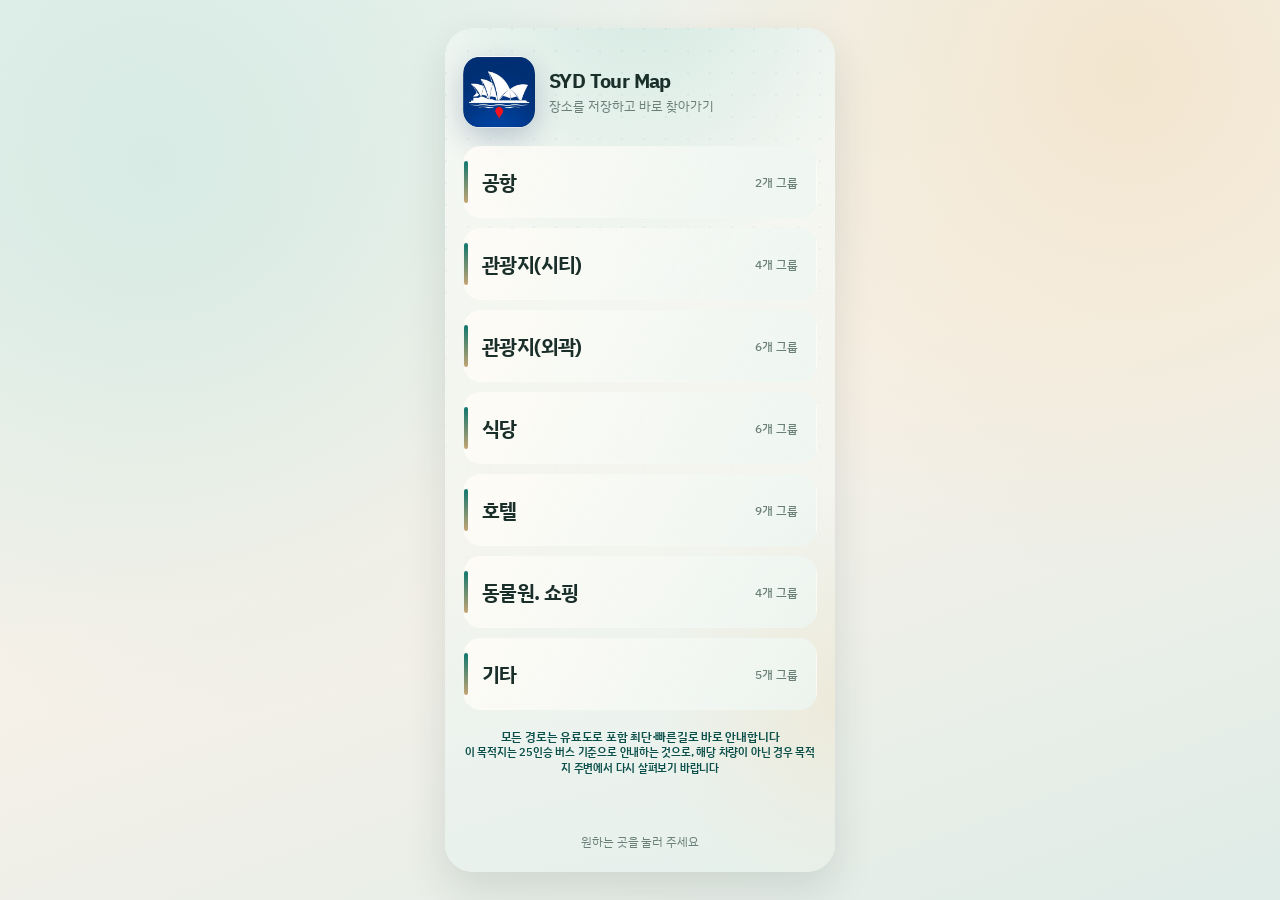
==== docs/index.html @ a3e900a5 "잡화에서 로얄 시드니 면세점을 삭제한다. Co-authored-by: Cursor <cursoragent@cursor.com>" ====
<!DOCTYPE html>
<html lang="ko">
  <head>
    <meta charset="UTF-8" />
    <meta
      name="viewport"
      content="width=device-width, initial-scale=1, viewport-fit=cover"
    />
    <title>SYD 투어 지도</title>
    <link rel="icon" href="./favicon.png" type="image/png" />
    <link rel="apple-touch-icon" href="./favicon.png" />
    <link rel="preconnect" href="https://fonts.googleapis.com" />
    <link rel="preconnect" href="https://fonts.gstatic.com" crossorigin />
    <link
      href="https://fonts.googleapis.com/css2?family=IBM+Plex+Sans+KR:wght@400;500;600;700&family=Outfit:wght@500;700;800&display=swap"
      rel="stylesheet"
    />
    <link rel="stylesheet" href="./styles.css?v=31" />
  </head>
  <body>
    <div class="phone-shell" id="app">
      <div class="atmosphere" aria-hidden="true"></div>

      <header class="topbar">
        <button
          type="button"
          class="back-btn"
          id="backBtn"
          hidden
          aria-label="뒤로"
        >
          <span class="back-chevron" aria-hidden="true"></span>
          뒤로
        </button>
        <div class="brand-block">
          <img class="brand-icon" src="./icon.png" alt="" width="36" height="36" />
          <div class="brand-text">
            <p class="brand">SYD</p>
            <p class="brand-sub" id="screenHint">투어 지도</p>
          </div>
        </div>
      </header>

      <main class="screen" id="screen">
        <!-- filled by app.js -->
      </main>

      <footer class="foot-note" id="footNote">원하는 곳을 눌러 주세요</footer>
    </div>
    <script src="./app.js?v=84"></script>
  </body>
</html>
---- docs/styles.css ----
:root {
  --ink: #1a2e2a;
  --ink-soft: #3d524c;
  --muted: #6a7f78;
  --line: rgba(26, 46, 42, 0.12);
  --surface: rgba(255, 252, 247, 0.72);
  --surface-strong: rgba(255, 252, 247, 0.92);
  --accent: #0f766e;
  --accent-deep: #0b4f4a;
  --warm: #c4a574;
  --glow: rgba(15, 118, 110, 0.18);
  --shadow: 0 18px 40px rgba(26, 46, 42, 0.12);
  --radius: 18px;
  --font-ui: "IBM Plex Sans KR", "Apple SD Gothic Neo", sans-serif;
  --font-brand: "Outfit", "IBM Plex Sans KR", sans-serif;
}

*,
*::before,
*::after {
  box-sizing: border-box;
}

html,
body {
  margin: 0;
  min-height: 100%;
}

body {
  min-height: 100dvh;
  display: grid;
  place-items: center;
  font-family: var(--font-ui);
  color: var(--ink);
  background:
    radial-gradient(circle at 12% 18%, #d7ebe4 0%, transparent 42%),
    radial-gradient(circle at 88% 8%, #f3e6cf 0%, transparent 36%),
    linear-gradient(160deg, #e8f2ef 0%, #f7f1e8 48%, #dfece8 100%);
}

.phone-shell {
  position: relative;
  width: min(100vw, 390px);
  height: min(100dvh, 844px);
  overflow: hidden;
  border-radius: 28px;
  box-shadow: var(--shadow);
  isolation: isolate;
  display: flex;
  flex-direction: column;
  background: transparent;
}

.atmosphere {
  position: absolute;
  inset: 0;
  z-index: -1;
  background:
    linear-gradient(180deg, rgba(255, 252, 247, 0.35), rgba(232, 242, 239, 0.55)),
    radial-gradient(ellipse 120% 70% at 50% -10%, #b9ddd4 0%, transparent 55%),
    radial-gradient(ellipse 90% 50% at 100% 80%, #efe0c4 0%, transparent 50%),
    linear-gradient(165deg, #edf6f3 0%, #f8f4ec 55%, #e4efe9 100%);
}

.atmosphere::before {
  content: "";
  position: absolute;
  inset: 0;
  opacity: 0.22;
  background-image:
    radial-gradient(circle at 1px 1px, rgba(15, 118, 110, 0.35) 1px, transparent 0);
  background-size: 22px 22px;
  mask-image: linear-gradient(180deg, rgba(0, 0, 0, 0.75), transparent 85%);
}

.topbar {
  display: grid;
  grid-template-columns: 72px 1fr 72px;
  align-items: center;
  padding: 18px 18px 8px;
  min-height: 84px;
}

.topbar.is-home {
  display: none;
}

.back-btn {
  justify-self: start;
  display: inline-flex;
  align-items: center;
  gap: 4px;
  border: 0;
  background: transparent;
  color: var(--accent-deep);
  font: 600 14px/1 var(--font-ui);
  padding: 8px 4px;
  cursor: pointer;
  transition: transform 160ms ease, opacity 160ms ease;
}

.back-btn[hidden] {
  visibility: hidden;
  pointer-events: none;
}

.back-btn:active {
  transform: translateX(-2px);
  opacity: 0.75;
}

.back-chevron {
  width: 8px;
  height: 8px;
  border-left: 2px solid currentColor;
  border-bottom: 2px solid currentColor;
  transform: rotate(45deg);
  margin-right: 2px;
}

.brand-block {
  display: flex;
  align-items: center;
  justify-content: center;
  gap: 10px;
  text-align: left;
}

.brand-icon {
  width: 36px;
  height: 36px;
  border-radius: 10px;
  object-fit: cover;
  flex-shrink: 0;
  box-shadow: 0 4px 12px rgba(15, 40, 90, 0.18);
}

.brand-text {
  min-width: 0;
}

.brand {
  margin: 0;
  font-family: var(--font-brand);
  font-weight: 800;
  font-size: 28px;
  letter-spacing: 0.08em;
  color: var(--accent-deep);
  line-height: 1;
  animation: brandIn 520ms ease both;
}

.brand-sub {
  margin: 6px 0 0;
  font-size: 13px;
  font-weight: 500;
  color: var(--muted);
  letter-spacing: -0.01em;
}

.topbar:not(.is-home) .brand {
  display: none;
}

.topbar:not(.is-home) .brand-sub {
  margin: 0;
  font-size: 18px;
  font-weight: 700;
  color: var(--ink);
  letter-spacing: -0.02em;
  line-height: 1.25;
}

.home-hero {
  display: flex;
  align-items: center;
  gap: 14px;
  margin: 0 0 18px;
}

.home-icon {
  display: block;
  flex-shrink: 0;
  width: 72px;
  height: 72px;
  margin: 0;
  border-radius: 18px;
  object-fit: cover;
  box-shadow: 0 10px 28px rgba(15, 40, 90, 0.22);
  animation: brandIn 520ms ease both;
}

.home-hero-text {
  flex: 1;
  min-width: 0;
}

.home-hero .screen-title {
  margin: 0 0 4px;
  font-size: 20px;
  line-height: 1.2;
}

.home-hero .screen-desc {
  margin: 0;
}

.screen {
  flex: 1;
  overflow: auto;
  padding: 8px 18px 12px;
  scroll-behavior: smooth;
}

.screen-title {
  margin: 4px 0 14px;
  font-size: 22px;
  font-weight: 700;
  letter-spacing: -0.03em;
  color: var(--ink);
  animation: riseIn 360ms ease both;
}

.screen-desc {
  margin: -6px 0 16px;
  font-size: 13px;
  color: var(--muted);
  line-height: 1.45;
  animation: riseIn 420ms ease both;
}

.screen-notice {
  margin: -8px 0 18px;
  font-size: 12px;
  font-weight: 600;
  color: var(--accent-deep);
  line-height: 1.45;
  letter-spacing: -0.02em;
  animation: riseIn 460ms ease both;
}

.screen-status {
  margin: 0 0 12px;
  padding: 10px 12px;
  border-radius: 12px;
  background: rgba(15, 118, 110, 0.1);
  color: var(--accent-deep);
  font-size: 13px;
  font-weight: 500;
}

.screen-notice + .screen-notice {
  margin-top: -10px;
  margin-bottom: 8px;
  font-size: 11px;
  line-height: 1.4;
  animation-delay: 40ms;
}

.category-grid + .screen-notice {
  margin-top: 18px;
  margin-bottom: 10px;
}

.screen.is-home {
  padding-top: 28px;
}

.screen.is-home .home-hero .screen-title,
.screen.is-home .home-hero .screen-desc {
  text-align: left;
}

.screen.is-home .screen-notice {
  text-align: center;
}

.category-grid {
  display: grid;
  gap: 10px;
}

.cat-btn {
  position: relative;
  display: flex;
  align-items: center;
  justify-content: space-between;
  width: 100%;
  min-height: 72px;
  padding: 0 18px;
  border: 1px solid transparent;
  border-radius: var(--radius);
  background:
    linear-gradient(120deg, rgba(255, 252, 247, 0.9), rgba(236, 246, 242, 0.78));
  color: var(--ink);
  font: inherit;
  text-align: left;
  cursor: pointer;
  overflow: hidden;
  transition:
    transform 180ms ease,
    background 180ms ease,
    box-shadow 180ms ease;
  animation: riseIn 480ms ease both;
}

.cat-btn:nth-child(1) { animation-delay: 40ms; }
.cat-btn:nth-child(2) { animation-delay: 80ms; }
.cat-btn:nth-child(3) { animation-delay: 120ms; }
.cat-btn:nth-child(4) { animation-delay: 160ms; }
.cat-btn:nth-child(5) { animation-delay: 200ms; }
.cat-btn:nth-child(6) { animation-delay: 240ms; }

.cat-btn::before {
  content: "";
  position: absolute;
  left: 0;
  top: 14px;
  bottom: 14px;
  width: 4px;
  border-radius: 999px;
  background: linear-gradient(180deg, var(--accent), var(--warm));
}

.cat-btn:hover,
.cat-btn:focus-visible {
  outline: none;
  transform: translateY(-1px);
  box-shadow: 0 10px 24px var(--glow);
}

.cat-btn:active {
  transform: scale(0.985);
}

.cat-label {
  font-size: 20px;
  font-weight: 700;
  letter-spacing: -0.03em;
}

.cat-meta {
  font-size: 12px;
  font-weight: 500;
  color: var(--muted);
}

.list {
  display: grid;
  gap: 2px;
  padding: 4px 0 8px;
}

.list-item {
  display: flex;
  align-items: center;
  justify-content: space-between;
  width: 100%;
  min-height: 56px;
  padding: 12px 14px;
  border: 0;
  border-bottom: 1px solid var(--line);
  background: transparent;
  color: inherit;
  font: inherit;
  text-align: left;
  cursor: pointer;
  transition: background 160ms ease, padding-left 160ms ease;
  animation: riseIn 380ms ease both;
}

.list-item:last-child {
  border-bottom: 0;
}

.list-item:hover,
.list-item:focus-visible {
  outline: none;
  background: rgba(255, 252, 247, 0.55);
  padding-left: 18px;
}

.list-item:active {
  background: rgba(15, 118, 110, 0.08);
}

.list-name {
  font-size: 16px;
  font-weight: 600;
  letter-spacing: -0.02em;
}

.list-hint {
  font-size: 12px;
  color: var(--muted);
  font-weight: 500;
}

.dest-item {
  cursor: default;
}

.dest-item:hover,
.dest-item:focus-visible {
  padding-left: 14px;
  background: transparent;
}

.dest-item--maps {
  cursor: pointer;
}

.dest-item--maps:hover,
.dest-item--maps:focus-visible {
  outline: none;
  background: rgba(255, 252, 247, 0.55);
  padding-left: 18px;
}

.dest-item--maps:active {
  background: rgba(15, 118, 110, 0.08);
}

.dest-mark {
  width: 8px;
  height: 8px;
  border-radius: 50%;
  background: var(--accent);
  box-shadow: 0 0 0 4px rgba(15, 118, 110, 0.12);
  flex-shrink: 0;
  margin-right: 12px;
}

.dest-row {
  display: flex;
  align-items: center;
}

.foot-note {
  padding: 10px 18px 22px;
  text-align: center;
  font-size: 12px;
  color: var(--muted);
  letter-spacing: -0.01em;
}

@keyframes riseIn {
  from {
    opacity: 0;
    transform: translateY(10px);
  }
  to {
    opacity: 1;
    transform: translateY(0);
  }
}

@keyframes brandIn {
  from {
    opacity: 0;
    letter-spacing: 0.22em;
  }
  to {
    opacity: 1;
    letter-spacing: 0.08em;
  }
}

@media (max-width: 420px) {
  body {
    place-items: stretch;
    background: #edf6f3;
  }

  .phone-shell {
    width: 100%;
    height: 100dvh;
    border-radius: 0;
    box-shadow: none;
  }
}
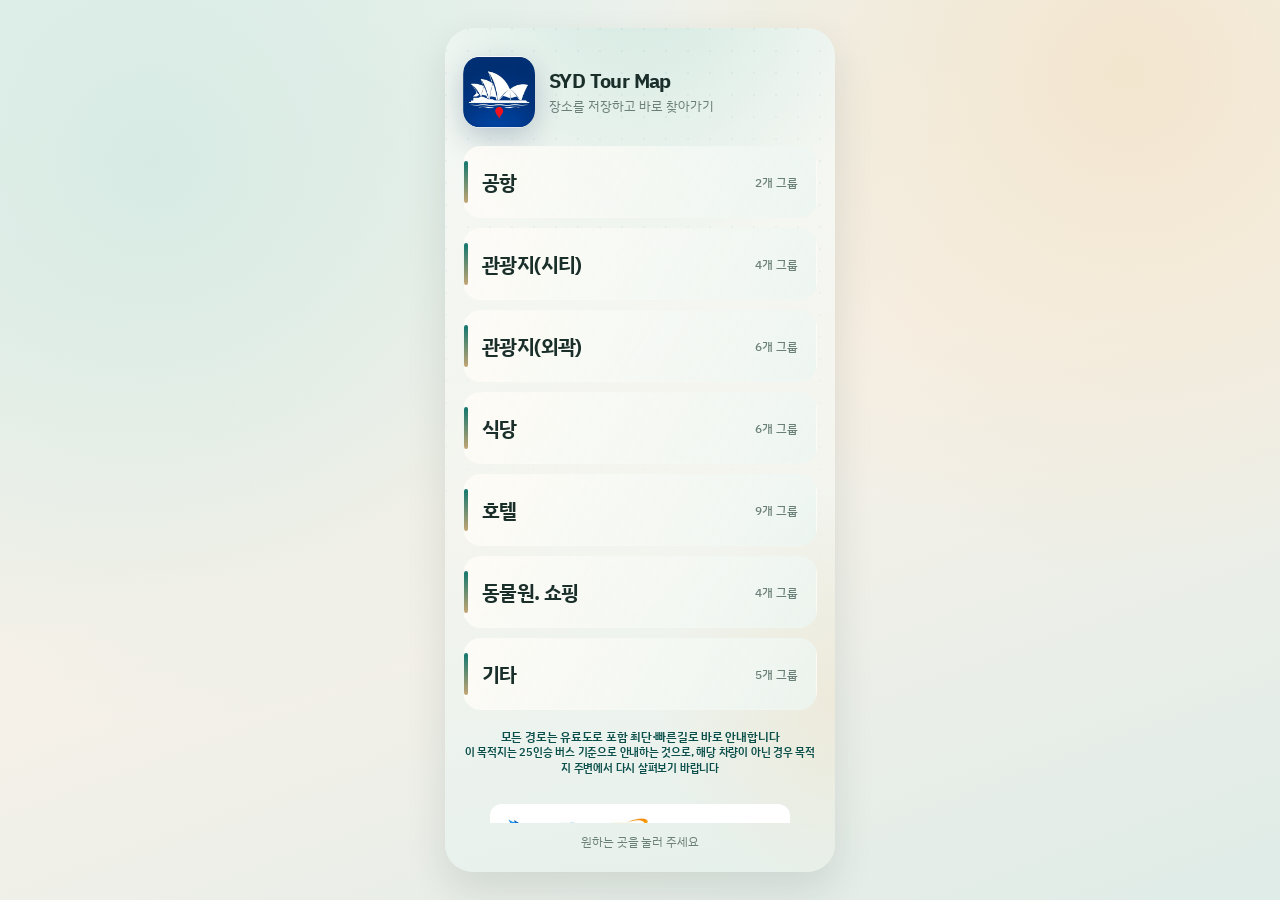
==== commit bfb27985: "본다이비치를 캠벨 퍼레이드 주차장으로 안내하고 더들리 페이지를 뺀다. 본다이 비치 묶음에서 본다이비치 길찾기가 해변 주차장이 되게 하고, 더들리 페이지 장소는 없앤다.  Co-au" ====
--- a/docs/index.html
+++ b/docs/index.html
@@ -47,6 +47,6 @@
 
       <footer class="foot-note" id="footNote">원하는 곳을 눌러 주세요</footer>
     </div>
-    <script src="./app.js?v=84"></script>
+    <script src="./app.js?v=91"></script>
   </body>
 </html>
--- a/docs/styles.css
+++ b/docs/styles.css
@@ -480,3 +480,43 @@
     box-shadow: none;
   }
 }
+
+/* 로비 맨 아래 — 창고 「소설가와 같은 회사 로고」 원본 복사본 */
+.chamzone-credit {
+  display: flex;
+  flex-direction: column;
+  align-items: center;
+  margin: 20px 0 12px;
+  padding: 8px 4px 16px;
+}
+
+.chamzone-credit-row {
+  display: flex;
+  align-items: center;
+  justify-content: center;
+  gap: 8px;
+  width: 100%;
+  max-width: 300px;
+  padding: 10px 12px;
+  border-radius: 12px;
+  background: #fff;
+  box-sizing: border-box;
+}
+
+.chamzone-credit-icon {
+  display: block;
+  width: 40px;
+  height: 40px;
+  flex-shrink: 0;
+  object-fit: contain;
+}
+
+.chamzone-credit-logo {
+  display: block;
+  flex: 1 1 auto;
+  width: auto;
+  max-width: calc(100% - 48px);
+  height: 36px;
+  object-fit: contain;
+  object-position: left center;
+}
